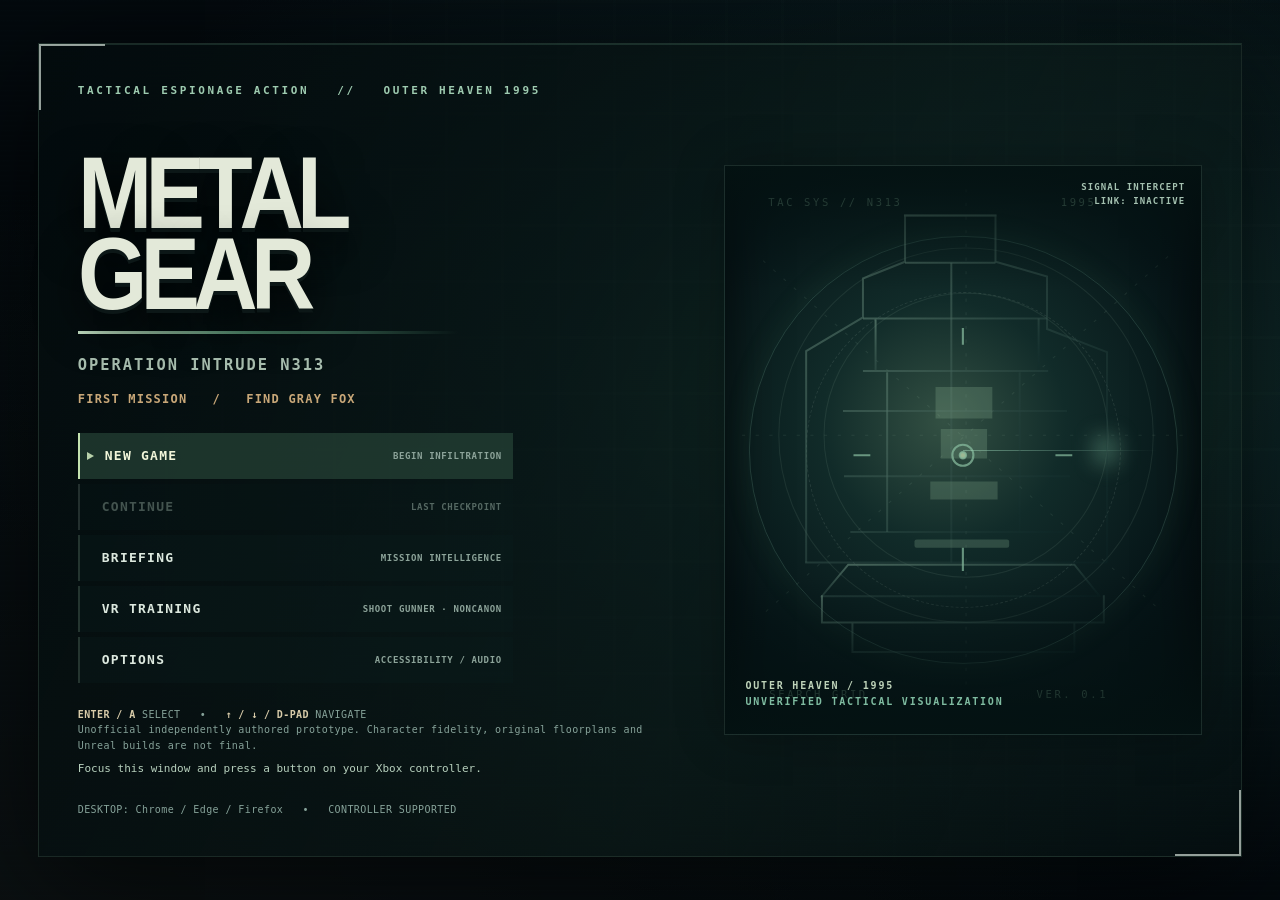
==== browser/index.html @ 85cd6ce3 "Play original cinematic director in real browser mission before gameplay bootstraps; maintain offlin" ====
<!doctype html>
<html lang="en">
<head>
<meta charset="UTF-8"><meta name="viewport" content="width=device-width,initial-scale=1.0,viewport-fit=cover">
<meta name="theme-color" content="#091215">
<title>Metal Gear — Gray Fox Rescue | Browser Vertical Slice</title>
<style>
:root{color-scheme:dark;font-family:Inter,ui-sans-serif,system-ui,Segoe UI,Arial,sans-serif;color:#e9eee9;background:#071113}*{box-sizing:border-box}
html,body{margin:0;width:100%;height:100%;overflow:hidden;background:#050b0d}canvas#gl{display:block;width:100%;height:100%;touch-action:none}
#grain{pointer-events:none;position:fixed;inset:0;background:radial-gradient(ellipse at 50% 40%,transparent 40%,#01050799 100%);z-index:2}
/* Impact cue: peripheral only, over player view but below tactical HUD. */
#damageFlash{pointer-events:none;position:fixed;inset:-20%;z-index:2;opacity:0;transform-origin:center;background:radial-gradient(ellipse at center,transparent 25%,#85282125 55%,#cf3d2d94 90%,#ed735475 100%);transition:opacity .08s linear;mix-blend-mode:screen}
#hud{position:fixed;inset:0;pointer-events:none;z-index:3;text-shadow:0 2px 8px #000b}
#top{position:absolute;top:22px;left:28px;right:28px;display:flex;align-items:start;justify-content:space-between;gap:16px}
#brand small{font-size:10px;letter-spacing:.28em;color:#aac7b7}#brand strong{display:block;font-size:17px;letter-spacing:.11em;font-weight:800;color:#e7e8db}
#meta{display:flex;flex-direction:column;align-items:flex-end;gap:5px;font:12px ui-monospace,Consolas,monospace;color:#9fc1b0}
#objective{position:absolute;top:102px;left:28px;max-width:500px;background:#07191cb5;border-left:3px solid #85d7aa;padding:12px 16px;border-radius:0 8px 8px 0}
#objective .kicker{color:#70bd9c;font:10px ui-monospace,monospace;letter-spacing:.2em}#objective .detail{font-size:14px;font-weight:650;line-height:1.5;margin-top:4px}
#hint{font-size:12px;color:#dfd3a7;margin-top:6px}#hint:empty{display:none}
#reticle{position:absolute;left:50%;top:50%;width:24px;height:24px;transform:translate(-50%,-50%);opacity:0;transition:opacity .1s}
#reticle:before,#reticle:after{content:"";position:absolute;background:#e5ece0;box-shadow:0 0 5px #000}#reticle:before{width:2px;height:24px;left:11px}#reticle:after{height:2px;width:24px;top:11px}
#subtitle{position:absolute;bottom:90px;left:50%;transform:translateX(-50%);width:min(90%,710px);text-align:center;font-size:16px;line-height:1.5;white-space:pre-line;font-weight:600;color:#f4f2dc;background:#061115cc;border:1px solid #405d57;padding:12px 18px;border-radius:6px;opacity:0;transition:opacity .2s}
#prompt{position:absolute;bottom:164px;left:50%;transform:translateX(-50%);color:#e5edcf;background:#09211adb;border:1px solid #85bf9b99;padding:8px 14px;border-radius:4px;font-size:12px;letter-spacing:.06em;opacity:0}
#bottom{position:absolute;left:28px;right:28px;bottom:18px;display:flex;justify-content:space-between;align-items:end;gap:16px}
#status{font:12px ui-monospace,Consolas,monospace;color:#adbfac;line-height:1.7}#controls{font:11px ui-monospace,Consolas,monospace;color:#b1b9ae;text-align:right;line-height:1.6}
#alert{position:absolute;top:18px;left:50%;transform:translateX(-50%);font:700 13px ui-monospace,monospace;letter-spacing:.26em;color:#ff6d67;background:#3f1118cf;border:1px solid #af3632;padding:8px 20px;opacity:0}
#meters{margin-top:7px;display:flex;gap:3px}#meters b{height:5px;width:25px;background:#385448}#meters b.on{background:#9bddb0}#meters b.alert.on{background:#ef7c6a}
#tutorial{position:absolute;left:28px;bottom:123px;width:min(410px,43vw);background:#071b1bdb;border-left:3px solid #9cc7a2;border-radius:0 6px 6px 0;padding:10px 14px;opacity:0;transition:opacity .22s}
#tutorial strong{display:block;letter-spacing:.14em;color:#a6dfb9;font:700 11px ui-monospace,monospace}
#tutorial span{font-size:12px;line-height:1.5;display:block;margin-top:4px}
#equip{position:absolute;right:25px;bottom:145px;width:260px;display:none;background:#07191ced;border:1px solid #607d65;padding:13px;border-radius:4px;font:12px ui-monospace,monospace}
#equip .kicker{font-size:10px;letter-spacing:.10em;color:#aee7bd;margin-bottom:10px}
#equip .slot{padding:8px 5px;margin-bottom:3px;border-bottom:1px solid #364e49}
#equip .slot.picked{color:#f3dea7;background:#264234}
#equip .slot.locked{color:#dd8a78}
#equip small{color:#a7c0b0;font-size:10px;line-height:1.5;display:block;margin-top:8px}
#radarBox{position:absolute;top:93px;right:28px;border:1px solid #547a68;background:#061719dc;padding:7px;width:198px}
#radarTitle{font:10px ui-monospace,monospace;letter-spacing:.1em;color:#98dbb1;margin-bottom:5px}
#radar{display:block;width:182px;height:140px}
#radarLegend{border-top:1px solid #37574d;padding-top:5px;color:#9bcdb1;font:8px ui-monospace,monospace;letter-spacing:.035em;white-space:nowrap;text-shadow:none}
.checklabel{display:flex;gap:9px;align-items:center;color:#d3e2d3;font-size:12px;margin:10px 0 14px}
.checklabel input{accent-color:#9acfaa}
#intro,#pause,#intel,#complete,#missionFail{position:fixed;inset:0;display:flex;align-items:center;justify-content:center;z-index:7;background:linear-gradient(130deg,#030d10ef,#07191ddf);padding:24px}
#pause,#intel,#complete,#missionFail{display:none}
.panel{width:min(94vw,620px);border:1px solid #3e5b58;background:#08181bfa;box-shadow:0 28px 100px #000c;padding:33px 35px;border-radius:6px}
.eyebrow{font:11px ui-monospace,Consolas,monospace;letter-spacing:.28em;color:#7dc29e}
h1{font-size:clamp(26px,4.8vw,42px);line-height:1.08;letter-spacing:-.03em;margin:12px 0}h2{font-size:25px;margin:9px 0 18px}p{line-height:1.58;color:#c5cec7;font-size:14px}p em{color:#e9e3c1;font-style:normal}strong{color:#f0f3e8}
.rule{border-top:1px solid #31514b;margin:19px 0}button{pointer-events:auto;cursor:pointer;background:#a8d9b8;color:#081611;border:0;border-radius:3px;padding:12px 20px;font-weight:800;text-transform:uppercase;letter-spacing:.08em;font-size:12px}button:hover{background:#d0ecd3}button.secondary{background:transparent;color:#d0e5d3;border:1px solid #536e62;margin-left:7px}button.secondary:hover{background:#19342e}
.tag{font-size:10px;text-transform:uppercase;letter-spacing:.12em;color:#d5b788;border:1px solid #977e55;padding:5px 7px;display:inline-block;margin-bottom:6px}
#fail{position:absolute;top:48%;width:100%;text-align:center;color:#f7bcae;background:#470f18a8;padding:18px;z-index:5;display:none;font-size:22px;font-weight:bold}
@media(max-width:700px){#top{top:13px;left:13px;right:13px}#brand strong{font-size:12px}#meta{font-size:10px}#objective{top:75px;left:12px;right:12px;max-width:none;padding:9px}#objective .detail{font-size:12px}#bottom{left:12px;right:12px;bottom:12px}#controls{max-width:180px;font-size:9px}#subtitle{bottom:105px;font-size:13px}#tutorial{left:12px;bottom:118px;width:min(390px,75vw)}#equip{right:12px;bottom:184px;width:220px}#radarBox{top:176px;right:12px;width:132px;padding:5px}#radar{width:120px;height:96px}#radarLegend{font-size:7px;white-space:normal}.panel{padding:24px}}

/* Tactical HUD v0.5: legible MGS-inspired instrumentation, original typography. */
#brand strong{color:#e6f1e6;text-shadow:0 2px 11px #081c19;letter-spacing:.145em}
#brand small{color:#8fcbb7}
#objective{background:linear-gradient(100deg,#092123ed,#0b2427c4);border-left:3px solid #80e2ae;border-top:1px solid #365b52;border-bottom:1px solid #365b52;box-shadow:0 12px 20px #0006}
#objective:before{content:'OPERATION // INTRUDE N313';position:absolute;right:12px;top:8px;font:8px ui-monospace,monospace;letter-spacing:.12em;color:#749888}
#radarBox{background:linear-gradient(145deg,#091f21fa,#030d10ee);border:1px solid #568578;box-shadow:0 4px 28px #000a,inset 0 0 0 2px #081415}
#radarTitle{border-bottom:1px solid #416b62;padding-bottom:6px;font-size:10px}
#radar{filter:drop-shadow(0 0 5px #53bc9040)}
#alert{font-weight:900;letter-spacing:.2em;padding:10px 20px;border:2px solid #ec735a;box-shadow:0 0 18px #d4383c55}
#subtitle{background:linear-gradient(95deg,#061417f5,#0e282bdc,#061417f5);border-top:2px solid #7dbda6;border-bottom:2px solid #7dbda6;box-shadow:0 8px 30px #0009}
#status{font-size:11px;background:#081d1dc9;border-left:2px solid #7aaf9c;padding:7px 10px}
#equip{background:linear-gradient(115deg,#091c1bf8,#071115f5);border:1px solid #80b4a3;border-top:3px solid #9bd3ae;box-shadow:0 0 22px #000b}
#equip .slot{padding:10px 7px;font-size:12px;transition:background .13s}
#equip .slot.picked{background:#34594b;color:#f7e5ab;border-left:2px solid #e4c786}
#equip .slot.locked{color:#cf827b}
#lifeBox{position:absolute;left:28px;bottom:85px;width:256px;background:#071a1ada;border:1px solid #4e786b;padding:9px 11px;box-shadow:0 2px 22px #0008}
#lifeTop{display:flex;justify-content:space-between;letter-spacing:.13em;color:#a4d9b8;font:700 10px ui-monospace,monospace}
#lifeTrack{height:10px;background:#1c302e;border:1px solid #3e5b53;margin-top:7px}
#lifeFill{height:100%;width:100%;background:linear-gradient(90deg,#447a6a,#8bd2ad);transition:width .16s}
#coverFeedback{position:absolute;right:27px;top:292px;max-width:240px;text-align:right;font:700 10px ui-monospace,monospace;letter-spacing:.05em;line-height:1.5;color:#e3a77e;text-shadow:0 1px 7px black}
#coverFeedback[data-safe=yes]{color:#93dfb3}
#hud:after{content:'';position:absolute;inset:0;pointer-events:none;background:repeating-linear-gradient(0deg,transparent 0px,transparent 4px,#050f1110 5px);opacity:.22;mix-blend-mode:multiply}
@media(max-width:700px){#lifeBox{left:12px;bottom:89px;width:190px;padding:7px}#coverFeedback{right:10px;top:286px;max-width:130px;font-size:8px}#objective:before{display:none}}

#foxBox{position:absolute;left:28px;bottom:160px;width:256px;background:#071c20e6;border:1px solid #438b99;padding:9px 11px;box-shadow:0 3px 22px #000b}
#foxBox .foxTop{display:flex;justify-content:space-between;color:#afe2f0;font:700 10px ui-monospace,monospace;letter-spacing:.06em}
#foxTrack{height:9px;background:#1b2e34;border:1px solid #426b72;margin-top:7px}
#foxFill{height:100%;width:100%;background:linear-gradient(90deg,#367889,#a2dfea);transition:width .16s}
#foxTactics{font:10px ui-monospace,monospace;color:#8cbaca;margin-top:5px}
#foxBox[data-danger=yes] #foxFill{background:linear-gradient(90deg,#a22c37,#ee8870)}
@media(max-width:700px){#foxBox{left:12px;bottom:161px;width:190px;padding:7px}}

/* Earned end-state: a visible security shutter, not just a congratulatory line. */
#endPanel{width:min(94vw,720px);border-top:3px solid #95d3b0;background:linear-gradient(125deg,#0a1b1d,#061014);}
#endPanel h1{font-size:clamp(32px,5vw,50px);color:#c9f1d7;letter-spacing:.04em;margin-bottom:10px}
#endPanel p{margin:11px 0;font-size:13px}
#endPanel #stats{color:#edcf8f;font:700 13px ui-monospace,monospace;padding:13px;background:#132c29;border-left:2px solid #9fe8b2}
#secureSequence{height:150px;background:radial-gradient(ellipse at 50% 15%,#325049,#061011);border:1px solid #467c66;position:relative;overflow:hidden;margin:15px 0 8px}
.blastGate{position:absolute;inset:9px 12px 30px;border:8px ridge #4e6663;background:#152b2c;overflow:hidden}
.gateLeft,.gateRight{position:absolute;top:0;bottom:0;width:50%;background:repeating-linear-gradient(0deg,#425653 0 17px,#253a3b 18px 22px);border:3px solid #74908a;transition:transform 1.2s ease}
.gateLeft{left:0;transform:translateX(-100%)}.gateRight{right:0;transform:translateX(100%)}
#secureSequence.played .gateLeft,#secureSequence.played .gateRight{transform:translateX(0)}
.gateSeam{position:absolute;left:calc(50% - 4px);top:0;height:100%;width:8px;background:#acbb8d;opacity:.7}
.sealReadout{position:absolute;left:0;right:0;bottom:0;padding:6px;background:#071f1c;color:#c3ead0;text-align:center;font:700 11px ui-monospace,monospace;letter-spacing:.13em}
.signalLamp{color:#65f6a4;text-shadow:0 0 9px #6fda96}
@media(max-height:650px){#endPanel{padding:15px 22px}#secureSequence{height:88px}#endPanel p{margin:6px 0}}
.padReadout{font:11px/1.5 ui-monospace,monospace;color:#b7d0bd;margin:8px 0;overflow-wrap:anywhere}#intro .panel{max-height:92vh;overflow:auto}
</style>
<link rel="stylesheet" href="title_screen.css">
</head><body>
<canvas id="gl" aria-label="Real-time third person 3D prison infiltration game"></canvas><div id="grain"></div><div id="damageFlash" aria-hidden="true"></div>
<div id="hud"><div id="top"><div id="brand"><small>OUTER HEAVEN • 1995</small><strong>METAL GEAR <span style="color:#84cfaa">//</span> GRAY FOX</strong></div><div id="meta"><span id="controller">KEYBOARD + MOUSE</span><span id="quality">PERFORMANCE</span><span id="fps">60 FPS TARGET</span></div></div>
<div id="objective"><div class="kicker" id="phase">INFILTRATION</div><div class="detail" id="obj">Contact the prisoner.</div><div id="hint"></div><div id="propertyCaption" class="detail"></div><div id="meters"></div></div><div id="alert">ENEMY ALERT</div><div id="radarBox"><div id="radarTitle">FIELD MAP</div><canvas id="radar" width="182" height="140" aria-label="Guard facing directions, obstacle-clipped visual ranges, Snake and Gray Fox positions; radar becomes unavailable during enemy alert"></canvas><div id="radarLegend" aria-hidden="true">◢ GUARD FOV &nbsp; △ FACING &nbsp; · NEAR DETECTION</div></div><div id="reticle"></div><div id="coverFeedback" aria-live="off"></div><div id="subtitle"></div><div id="prompt"></div><div id="tutorial" role="status" aria-live="polite"><strong id="tutorialTitle"></strong><span id="tutorialBody"></span></div><div id="equip"></div><div id="foxBox" style="display:none" aria-label="Gray Fox escort health"><div class="foxTop"><span>GRAY FOX // LIFE</span><span id="foxHP">100 / 100</span></div><div id="foxTrack"><div id="foxFill"></div></div><div id="foxTactics">FOLLOWING</div></div><div id="lifeBox"><div id="lifeTop"><span>FOXHOUND // LIFE</span><span id="lifeHP">100 / 100</span></div><div id="lifeTrack"><div id="lifeFill"></div></div></div><div id="bottom"><div id="status">EQUIPMENT: CONFISCATED<br>STANCE: STANDING<br>CHECKPOINT: AUTO</div><div id="controls">WASD MOVE · MOUSE LOOK · E CONTEXT COVER · V COVER · F/N KNOCK · CTRL CROUCH<br>RMB AIM · F TAKEDOWN · J INTEL · ESC PAUSE · R RESET<br>XBOX: LS MOVE · RS CAMERA · A CONTEXT COVER · B CROUCH · X KNOCK/CQC</div></div></div>
<div id="fail"></div>
<div id="intro" class="mg-title" role="dialog" aria-label="Metal Gear 1995 title screen" aria-modal="true">
 <div class="mg-title__grid" aria-hidden="true"></div><div class="mg-title__noise" aria-hidden="true"></div><div class="mg-title__scan" aria-hidden="true"></div>
 <main class="mg-title__composition">
  <section class="mg-title__left" aria-label="Game start menu">
   <div class="mg-title__label">TACTICAL ESPIONAGE ACTION &nbsp; // &nbsp; OUTER HEAVEN 1995</div>
   <h1 class="mg-title__logo" aria-label="Metal Gear"><em>METAL</em><em>GEAR</em></h1>
   <div class="mg-title__divider" aria-hidden="true"></div>
   <div class="mg-title__sub">OPERATION INTRUDE N313</div>
   <div class="mg-title__chapter">FIRST MISSION &nbsp; / &nbsp; FIND GRAY FOX</div>
   <nav class="mg-title__menu" aria-label="Main menu">
    <button id="start" class="mg-title__action" data-selected="true">NEW GAME <small>BEGIN INFILTRATION</small></button>
    <button id="resume" class="mg-title__action" disabled>CONTINUE <small>LAST CHECKPOINT</small></button>
    <button id="brief" class="mg-title__action">BRIEFING <small>MISSION INTELLIGENCE</small></button>
    <button id="rehearse" class="mg-title__action">VR TRAINING <small>SHOOT GUNNER · NONCANON</small></button>
    <button id="menuOptions" class="mg-title__action" aria-expanded="false" aria-controls="menuOptionsPanel">OPTIONS <small>ACCESSIBILITY / AUDIO</small></button>
   </nav>
   <div id="menuOptionsPanel" class="mg-title__options" hidden>
    <label class="checklabel"><input id="rigToggle" type="checkbox"> Stream optional comparison soldier model (internet required)</label>
    <div id="rigStatus" class="mg-title__menu-status">LOCAL CHARACTER RIGS</div>
    <label class="checklabel"><input id="tipsToggle" type="checkbox" checked> Show contextual training prompts (T)</label>
    <label class="checklabel"><input id="voiceToggle" type="checkbox"> Read dialogue aloud with a local device voice</label>
    <div class="mg-title__menu-status">Reduced motion follows your device settings. Gameplay and text remain available without voice audio.</div>
   </div>
   <p class="mg-title__foot"><strong>ENTER / A</strong> SELECT &nbsp; • &nbsp; <strong>↑ / ↓ / D-PAD</strong> NAVIGATE<br>
   Unofficial independently authored prototype. Character fidelity, original floorplans and Unreal builds are not final.</p>
   <div id="padReadout" class="padReadout" aria-live="off"></div>
   <p id="support" class="mg-title__foot">DESKTOP: Chrome / Edge / Firefox &nbsp; • &nbsp; CONTROLLER SUPPORTED</p>
  </section>
  <div class="mg-title__visual" aria-hidden="true">
   <div class="mg-title__ring"></div><div class="mg-title__sweep"></div>
   <svg viewBox="0 0 430 540" xmlns="http://www.w3.org/2000/svg" role="presentation" focusable="false">
    <defs><linearGradient id="mgMenuSteel" x1="0" y1="0" x2="1" y2="1"><stop stop-color="#769a88" stop-opacity=".72"/><stop offset="1" stop-color="#0e292a" stop-opacity=".3"/></linearGradient></defs>
    <g stroke="#b6d6bc" fill="none" stroke-opacity=".12">
      <circle cx="218" cy="256" r="178"/><circle cx="218" cy="256" r="135"/>
      <path d="M218 22V514M5 256H425M25 90L400 420M410 86L25 426" stroke-dasharray="3 10"/>
    </g>
    <!-- Original abstract Outer Heaven radar display, not a geographical canon map. -->
    <g stroke="url(#mgMenuSteel)" fill="none" stroke-width="1.9" transform="translate(10 25)">
     <path d="M56 352V151L110 119 110 82 150 66 150 22 236 22 236 66 285 80V130L342 152V352"/>
     <path d="M110 120H285M150 67H236M110 170H286M91 208H304M92 270H307M98 323H301"/>
     <path d="M133 171V323M194 67V352M259 171V323"/>
     <path d="M96 354H311L335 384H71Z"/>
     <path d="M122 121L122 169M277 120V169"/>
     <path d="M149 22H237M55 352H342"/>
     <path d="M71 383V409H339V383M100 409V437H311V409"/>
    </g>
    <g fill="#91bb9a" opacity=".30">
      <path d="M189 210h54v30h-54zM194 250h44v28h-44zM184 300h64v17h-64z"/>
      <rect x="169" y="355" width="90" height="8" rx="2"/>
    </g>
    <g stroke="#9ad2b1" stroke-width="2" stroke-opacity=".78" fill="none">
     <path d="M215 170V154M215 363V385M127 275H111M303 275H319"/>
     <circle cx="215" cy="275" r="10"/><circle cx="215" cy="275" r="3" fill="#bbd5a9"/>
    </g>
    <g fill="#9fd3b0" font-family="monospace" font-size="10" letter-spacing="2.5" opacity=".63">
     <text x="30" y="38">TAC SYS // N313</text><text x="308" y="38">1995</text>
     <text x="31" y="506">SEARCH GRID</text><text x="285" y="506">VER. 0.1</text>
    </g>
   </svg>
   <div class="mg-title__corner">SIGNAL INTERCEPT<br>LINK: INACTIVE</div>
   <div class="mg-title__visual-text">OUTER HEAVEN / 1995
    <span>UNVERIFIED TACTICAL VISUALIZATION</span></div>
  </div>
 </main>
 <div id="newGameConfirm" class="mg-title__confirm" hidden role="alertdialog" aria-modal="true" aria-labelledby="newGameConfirmTitle">
  <div class="mg-title__confirm-panel">
   <div class="eyebrow">MISSION DATA / SAVE SLOT 01</div>
   <h2 id="newGameConfirmTitle">START A NEW OPERATION?</h2>
   <p>The current checkpoint will be replaced by a new infiltration. Existing progress cannot be resumed from this slot afterward.</p>
   <div class="mg-title__confirm-actions">
    <button id="cancelNewGame" data-selected="true" class="secondary">KEEP CURRENT CHECKPOINT</button>
    <button id="confirmNewGame">REPLACE &amp; BEGIN</button>
   </div>
  </div>
 </div>
</div>
<div id="briefing" style="display:none;position:fixed;inset:0;align-items:center;justify-content:center;z-index:9;background:#030e10f5;padding:24px" role="dialog" aria-modal="true" aria-labelledby="briefingTitle">
 <div class="panel mg-briefing-panel">
  <div class="eyebrow">FOXHOUND // 1995 // OPERATION INTRUDE N313</div>
  <h2 id="briefingTitle">MISSION BRIEFING</h2>
  <div class="mg-briefing__duo" aria-label="Operation control personnel">
   <div class="mg-briefing__head"><div id="briefingSnakePortrait" class="mg-title__portrait"></div><span>SOLID SNAKE<br><small>FIELD OPERATIVE</small></span></div>
   <div class="mg-briefing__comms"><span class="mg-briefing__freq">120.85</span><span>ENCRYPTED<br>FOXHOUND LINK</span><svg viewBox="0 0 130 25" width="100%" aria-hidden="true"><path d="M0 13H20l6 -6 8 12 7 -14 8 8 11 -3 6 -7 6 16 7 -7 10 2 12 -5 5 7 30 -3" fill="none" stroke="#8dcfb2" stroke-width="2"/></svg></div>
   <div class="mg-briefing__head"><div id="briefingBossPortrait" class="mg-title__portrait"></div><span>BIG BOSS<br><small>MISSION COMMAND</small></span></div>
  </div>
  <p><strong>PRIMARY OBJECTIVE</strong><br>Infiltrate Outer Heaven. Locate Gray Fox, who has disappeared while investigating a suspected military weapon.</p>
  <p><strong>OPERATIONAL PRIORITY</strong><br>Stay undetected where possible, investigate the environment, and use the transceiver whenever you need the context you have actually earned.</p>
  <p class="mg-briefing__notice">This is a modernised, independently authored adaptation of the original mission. New dialogue, spaces and interactions are clearly distinguished from verified 1987 material.</p>
  <div class="mg-briefing__actions"><button id="briefStart">START MISSION</button><button class="secondary" id="backBrief">RETURN TO TITLE</button></div>
 </div>
</div><div id="pause"><div class="panel"><div class="eyebrow">PAUSED</div><h2>Infiltration suspended</h2><p>Use the mouse or Xbox right stick to control the camera. Continue from your latest position, review intel, or restart the sequence.</p><div id="pausePadReadout" class="padReadout"></div><button id="unpause">RESUME</button><button class="secondary" id="pauseIntel">INTEL</button><button class="secondary" id="restart">RESTART</button></div></div>
<div id="intel"><div class="panel"><div class="eyebrow">MISSION ARCHIVE</div><h2>Rescue intelligence</h2><p id="intelText">No intelligence recovered yet. Find Gray Fox first.</p><p style="font-size:12px">This is a paraphrased gameplay placeholder, not final source-authentic dialogue.</p><button id="closeIntel">CLOSE</button></div></div>
<div id="missionFail"><div class="panel"><div class="eyebrow">OPERATION INTRUDE N313 // FAILED</div><h2>GRAY FOX DOWN</h2><p>The prisoner did not survive the extraction. Protect him, use cover, and make sure he reaches the exit with Snake.</p><p id="failStats">GRAY FOX KIA — ESCORT FAILED</p><button id="retryEscort">Retry from last checkpoint</button></div></div><div id="complete"><div class="panel" id="endPanel"><div class="eyebrow">OPERATION INTRUDE N313 // SECTOR OBJECTIVE CLEARED</div>
<h1>Prison sector<br>cleared.</h1>
<p>Gray Fox identified Metal Gear as a nuclear-capable walking tank. Shoot Gunner is down. Snake recovered Card 3 and crossed the east shutter.</p>
<p id="propertyOutcome"></p>
<p><strong>Next objective</strong><br>Locate Dr. Pettrovich, the engineer who designed Metal Gear.</p>
<button id="finishIntel">REVIEW FOX'S WORDS</button><button class="secondary" id="returnToGame">RETURN TO PLAY</button><button class="secondary" id="retry">REPLAY SLICE</button></div></div>
<script src="dialogue.js"></script><script src="codec_portraits.js"></script><script src="cinematic_director.js"></script><script src="tutorial.js"></script><script src="assets/field_rigs.js"></script><script src="field_renderer.js"></script><script src="assets/freight_plates.js"></script><script src="game.js"></script>
<script type="importmap">{"imports":{"three":"https://cdn.jsdelivr.net/npm/three@0.173.0/build/three.module.js","three/addons/":"https://cdn.jsdelivr.net/npm/three@0.173.0/examples/jsm/"}}</script>
<script>
document.getElementById('rigToggle').addEventListener('change', function() {
  if (!this.checked) return;
  import('./rigged_characters.js').catch(() => {
    this.checked = false;
    document.getElementById('rigStatus').textContent = 'LOCAL RIGS ACTIVE · ONLINE COMPARISON UNAVAILABLE';
  });
});
</script>
</body></html>
---- browser/title_screen.css ----
/* Outer Heaven 1995 — original atmospheric metagame shell.
 * Inspired by cinematic espionage UI conventions, not a lifted MGS screen.
 * No Konami logo, artwork, music or copyrighted menu animations embedded. */
#intro.mg-title {
  display:flex;position:fixed;inset:0;overflow:auto;align-items:center;
  justify-content:center;padding:clamp(16px,3vw,46px);
  background:radial-gradient(ellipse at 72% 42%,#16372e 0%,#091d20 28%,#03090d 73%);
  color:#dce8df;font-family:ui-sans-serif,system-ui,Segoe UI,sans-serif;
  isolation:isolate;
}
.mg-title__grid {
  pointer-events:none;position:absolute;inset:0;z-index:-1;opacity:.36;
  background-image:linear-gradient(90deg,transparent 95%,#7cac931d 95%),
    linear-gradient(0deg,transparent 95%,#7cac931a 95%);
  background-size:56px 56px;
  mask-image:radial-gradient(ellipse at 67% 42%,#000 4%,transparent 75%);
}
.mg-title__scan {
  pointer-events:none;position:absolute;inset:0;z-index:0;opacity:.38;
  background:repeating-linear-gradient(0deg,transparent 0 3px,#0d212522 4px 5px);
}
.mg-title__noise {
  pointer-events:none;position:absolute;inset:-20%;z-index:0;opacity:.55;
  background:radial-gradient(ellipse at 75% 40%,#7ee2a918,transparent 37%),
    radial-gradient(ellipse at 18% 91%,#b5b68117,transparent 51%);
  animation:mg-attract-breathe 9s ease-in-out infinite alternate;
}
.mg-title__composition {
  position:relative;z-index:1;display:grid;grid-template-columns:minmax(330px,1fr) minmax(280px,.82fr);
  gap:clamp(24px,5vw,92px);align-items:center;width:min(1240px,100%);
  min-height:min(710px,calc(100vh - 60px));padding:clamp(20px,3vw,40px);
  border:1px solid #48665751;
  background:linear-gradient(115deg,#030b0de5,#0a1917a3 60%,#0713115e);
  box-shadow:0 25px 110px #000a, inset 0 1px #88d4ae26;
}
.mg-title__composition:before,
.mg-title__composition:after{
  content:"";position:absolute;width:64px;height:64px;pointer-events:none;
  border-color:#8ecdb4;opacity:.67;
}
.mg-title__composition:before{top:0;left:0;border-left:2px solid;border-top:2px solid}
.mg-title__composition:after{bottom:0;right:0;border-right:2px solid;border-bottom:2px solid}
.mg-title__label {font:700 11px/1.5 ui-monospace,Consolas,monospace;
  letter-spacing:.24em;color:#9ecbb0;text-transform:uppercase}
.mg-title__logo {
  margin:clamp(18px,6vh,72px) 0 8px;
  font:900 clamp(58px,8vw,130px)/.79 Impact,"Arial Narrow",ui-sans-serif,sans-serif;
  letter-spacing:-.075em;transform:scaleX(.87);transform-origin:left center;
  color:#e3e9d9;text-shadow:0 4px #0c1717,0 16px 48px #000;
}
.mg-title__logo em {display:block;font-style:normal}
.mg-title__divider{height:3px;width:min(380px,92%);margin:16px 0 19px;
  background:linear-gradient(90deg,#c9e5c8,#4c8468 45%,transparent);}
.mg-title__sub{font:700 clamp(12px,1.2vw,16px)/1.6 ui-monospace,Consolas,monospace;
  letter-spacing:.13em;color:#a9bfb0;}
.mg-title__chapter {font:700 12px/1.5 ui-monospace,Consolas,monospace;
  color:#c8a778;margin:12px 0 18px;letter-spacing:.1em}
.mg-title__menu {display:flex;flex-direction:column;align-items:stretch;gap:5px;margin-top:25px;max-width:435px;}
#intro .mg-title__action {
  all:unset;box-sizing:border-box;cursor:pointer;display:flex;align-items:center;
  min-height:46px;padding:12px 11px 11px 22px;position:relative;
  border-left:2px solid #536a5c64;
  background:#0b1d1c52;color:#dce8de;
  text-transform:uppercase;letter-spacing:.095em;
  font:700 13px/1.35 ui-monospace,Consolas,monospace;
  transition:background .16s,border-color .16s,padding-left .16s;
}
#intro .mg-title__action small {font:600 9px ui-monospace,monospace;
  color:#8da49a;margin-left:auto;letter-spacing:.07em;text-align:right;padding-left:10px}
#intro .mg-title__action:before{content:"";position:absolute;left:7px;top:50%;
  width:0;height:0;border-left:7px solid #b9d2ab;border-top:4px solid transparent;
  border-bottom:4px solid transparent;transform:translateY(-50%);opacity:0}
#intro .mg-title__action:is(:hover,:focus-visible,[data-selected="true"]) {
  padding-left:25px;background:#29483ba3;border-left-color:#c5e3b0;color:#f1f5d9;
}
#intro .mg-title__action:is(:hover,:focus-visible,[data-selected="true"]):before {opacity:1}
#intro .mg-title__action:focus-visible {outline:2px solid #b6d8b5;outline-offset:2px}
#intro .mg-title__action:disabled{color:#70857c;cursor:not-allowed;border-color:#3a4845;opacity:.58}
#intro .mg-title__action:disabled:before{display:none}
#intro .mg-title__options {margin:5px 0 0;border:1px solid #517767;
  background:#081918;padding:12px 15px;}
#intro .mg-title__options[hidden]{display:none}
#intro .mg-title__options .checklabel{margin:8px 0;color:#d2e2d6}
.mg-title__foot {margin:24px 0 0;font:10px/1.55 ui-monospace,Consolas,monospace;
  color:#86a299;letter-spacing:.04em}
.mg-title__foot strong{font-weight:700;color:#d8cba9}
.mg-title__visual{position:relative;width:100%;aspect-ratio:4/5;max-height:570px;
  align-self:center;overflow:hidden;border:1px solid #5e847345;
  background:radial-gradient(circle at 46% 45%,#335043 0%,#112b29 30%,#061417 67%,#02090c);
  box-shadow:inset 0 0 60px #0009,0 0 45px #0004;}
.mg-title__visual svg {display:block;width:100%;height:100%;opacity:.80}
.mg-title__visual:after{content:"";position:absolute;inset:0;pointer-events:none;
  background:linear-gradient(0deg,#041313de,transparent 28%,transparent 78%,#041313d9);
}
.mg-title__ring{position:absolute;top:50%;left:50%;width:90%;aspect-ratio:1;
  border:1px solid #7eb9a034;border-radius:50%;transform:translate(-50%,-50%);
  box-shadow:0 0 35px #84ae6d10;}
.mg-title__ring:after{content:"";position:absolute;inset:13%;border-radius:50%;
  border:1px dashed #9fb2a828}
.mg-title__sweep{position:absolute;top:50%;left:50%;width:41%;height:1px;transform-origin:left;
  background:linear-gradient(90deg,#9bd7ba83,transparent);animation:mg-sweep 16s linear infinite;}
.mg-title__sweep:after{content:"";position:absolute;right:20%;width:26px;height:30px;top:-15px;
  filter:blur(10px);background:#8fcfae4d}
.mg-title__visual-text{position:absolute;left:20px;bottom:24px;color:#bed3b9;z-index:1;
  font:600 10px/1.6 ui-monospace,Consolas,monospace;letter-spacing:.18em}
.mg-title__visual-text span{color:#7fbca1;display:block;}
.mg-title__corner{position:absolute;right:16px;top:15px;z-index:2;color:#a4c1b0;
  font:600 9px/1.5 ui-monospace,monospace;letter-spacing:.12em;text-align:right}
.mg-title__menu-status{font:10px ui-monospace,monospace;margin:8px 0;color:#9fb6a4}
@keyframes mg-sweep{from{transform:rotate(0deg)}to{transform:rotate(360deg)}}
@keyframes mg-attract-breathe{from{transform:scale(1)}to{transform:scale(1.09)}}
@media(max-width:900px){
 .mg-title__composition {grid-template-columns:1fr;gap:18px;max-width:680px}
 .mg-title__visual{position:absolute;right:0;top:0;width:48%;height:45%;max-height:none;
  opacity:.3;z-index:-1;pointer-events:none}
 .mg-title__logo{margin:25px 0 8px}
 .mg-title__menu{max-width:none}
}
@media(max-width:600px){
 #intro.mg-title{padding:9px;align-items:flex-start}
 .mg-title__composition{padding:22px 16px;min-height:calc(100dvh - 20px)}
 .mg-title__logo{font-size:clamp(58px,16vw,94px)}
 .mg-title__visual{opacity:.17;width:90%;height:75%}
 #intro .mg-title__action{font-size:12px}
 #intro .mg-title__action small{font-size:8px}
 .mg-title__chapter{font-size:10px}
}
#intro .mg-title__confirm {
 position:absolute;inset:0;z-index:10;display:flex;justify-content:center;
 align-items:center;padding:24px;background:#01080beD;backdrop-filter:blur(6px)
}
#intro .mg-title__confirm[hidden]{display:none}
.mg-title__confirm-panel {
 width:min(510px,96vw);padding:clamp(20px,4vw,39px);
 border:1px solid #8db9a8;border-top:3px solid #c9b88a;
 background:linear-gradient(150deg,#112729,#071215);
 box-shadow:0 24px 70px #000b;
}
.mg-title__confirm-panel h2{font:800 clamp(20px,3vw,28px)/1.16
 ui-monospace,monospace;letter-spacing:.015em;margin-top:18px}
.mg-title__confirm-actions{display:flex;flex-wrap:wrap;gap:8px;margin-top:25px}
#intro .mg-title__confirm-actions button:focus-visible{
 outline:3px solid #a9dbb4;outline-offset:3px
}
#intro .mg-title__confirm-actions button[data-selected="true"]{
 box-shadow:0 0 0 2px #e6e8b1
}

/* Briefing, pause and records belong to the same tactical UI family. */
#briefing .mg-briefing-panel {
  width:min(760px,96vw);max-height:90dvh;overflow-y:auto;
  border-top:3px solid #8eb6a3;box-shadow:0 22px 70px #000c;
  background:linear-gradient(150deg,#0c2625f6,#061212fa 72%);
}
.mg-briefing__duo{display:grid;grid-template-columns:1fr .90fr 1fr;
  gap:10px;align-items:center;padding:13px 10px;margin:15px 0 20px;
  border:1px solid #446f6299;background:linear-gradient(90deg,#112b29b5,#051413ef,#122c29b5)}
.mg-briefing__head{display:flex;flex-direction:column;align-items:center;gap:5px;
  text-align:center;color:#cee6d6;font:700 11px/1.4 ui-monospace,monospace;letter-spacing:.06em}
.mg-briefing__head small{color:#7cba9c;font-size:9px}
.mg-title__portrait{width:min(140px,100%);aspect-ratio:200/236;
  border:1px solid #679a7e66;background:#102b29;overflow:hidden}
.mg-title__portrait .mg-codec-portrait-art{width:100%;height:100%;
  display:block;animation:mg-live-brief 7.2s ease-in-out infinite}
.mg-title__portrait .mg-codec-eyelids{transform-origin:100px 110px;
  transform:scaleY(0);animation:mg-blink-brief 6.2s linear infinite}
.mg-briefing__comms{text-align:center;color:#8fbaa6;
  font:700 9px/1.5 ui-monospace,monospace;letter-spacing:.12em;display:grid;gap:12px}
.mg-briefing__freq{font-size:clamp(18px,4vw,28px);color:#a7e0b7;letter-spacing:.08em}
.mg-briefing__notice{padding-left:11px;border-left:2px solid #9e9b78;
  color:#aab9a9;font-size:11px}
.mg-briefing__actions{display:flex;align-items:center;flex-wrap:wrap;gap:6px}
#pause .panel,#intel .panel{border-top:3px solid #8ac3a9;
  background:linear-gradient(140deg,#0c2627f9,#061214f9);
  box-shadow:0 24px 70px #000c}
@keyframes mg-live-brief{0%,100%{transform:translateY(0)}
  50%{transform:translateY(1.6px)}}
@keyframes mg-blink-brief{0%,16%,17%,18%,61%,62%,63%,100%{transform:scaleY(0)}
  16.5%,61.5%{transform:scaleY(1)}}
@media(max-width:600px){.mg-briefing__duo{gap:6px;padding:8px 5px}
 .mg-briefing__head{font-size:9px}.mg-briefing__head small{font-size:7px}
 .mg-briefing__comms{font-size:7px;gap:5px}}
@media(prefers-reduced-motion:reduce){
 .mg-title__sweep,.mg-title__noise,
 .mg-title__portrait .mg-codec-portrait-art,
 .mg-title__portrait .mg-codec-eyelids{animation:none}
 #intro .mg-title__action{transition:none}
}
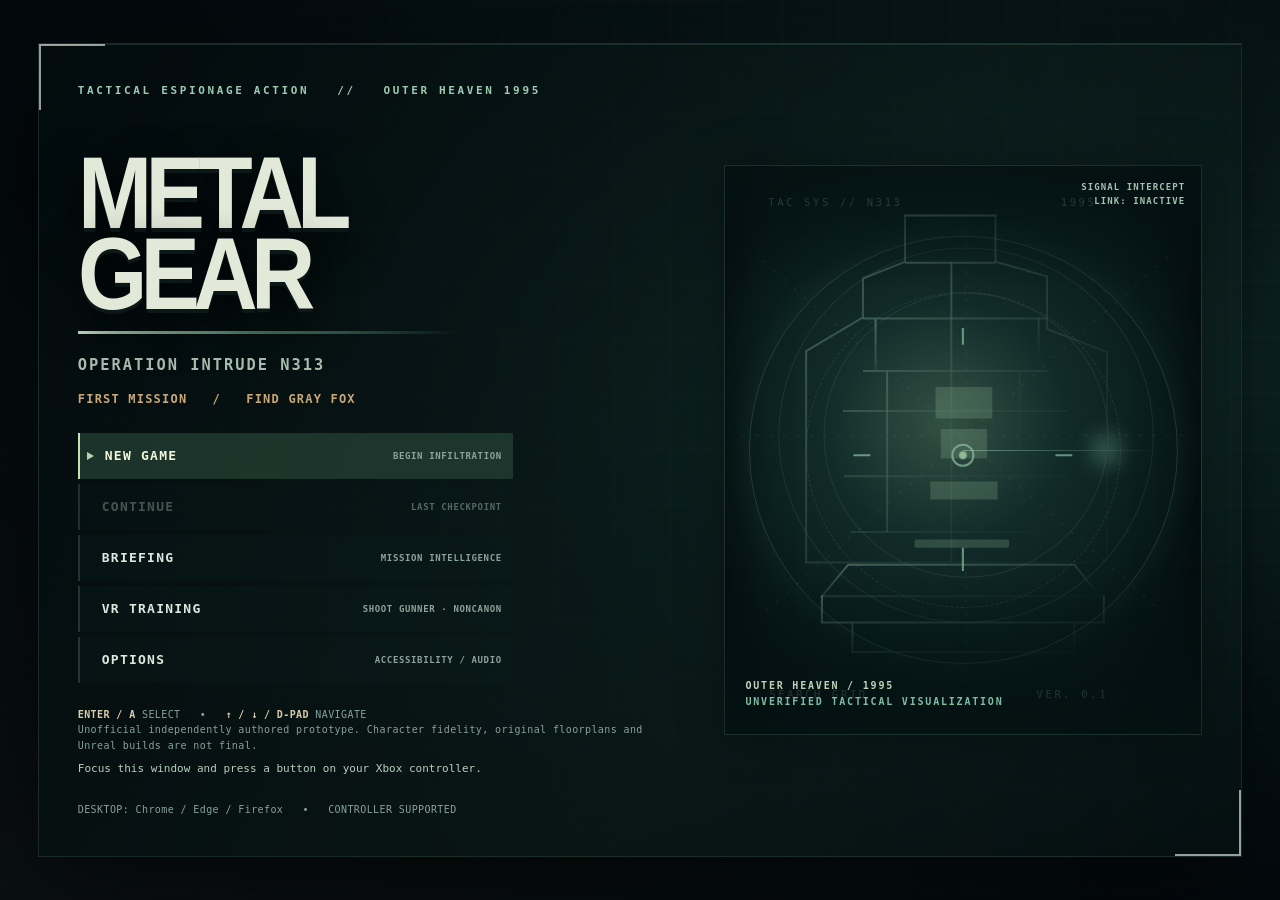
==== commit 393d8311: "Browser story system: load original relationship arcs before dialogue playback, no external network " ====
--- a/browser/index.html
+++ b/browser/index.html
@@ -202,7 +202,7 @@
 <p id="propertyOutcome"></p>
 <p><strong>Next objective</strong><br>Locate Dr. Pettrovich, the engineer who designed Metal Gear.</p>
 <button id="finishIntel">REVIEW FOX'S WORDS</button><button class="secondary" id="returnToGame">RETURN TO PLAY</button><button class="secondary" id="retry">REPLAY SLICE</button></div></div>
-<script src="dialogue.js"></script><script src="codec_portraits.js"></script><script src="cinematic_director.js"></script><script src="tutorial.js"></script><script src="assets/field_rigs.js"></script><script src="field_renderer.js"></script><script src="assets/freight_plates.js"></script><script src="game.js"></script>
+<script src="dialogue.js"></script><script src="story_relationships.js"></script><script src="codec_portraits.js"></script><script src="cinematic_director.js"></script><script src="tutorial.js"></script><script src="assets/field_rigs.js"></script><script src="field_renderer.js"></script><script src="assets/freight_plates.js"></script><script src="game.js"></script>
 <script type="importmap">{"imports":{"three":"https://cdn.jsdelivr.net/npm/three@0.173.0/build/three.module.js","three/addons/":"https://cdn.jsdelivr.net/npm/three@0.173.0/examples/jsm/"}}</script>
 <script>
 document.getElementById('rigToggle').addEventListener('change', function() {
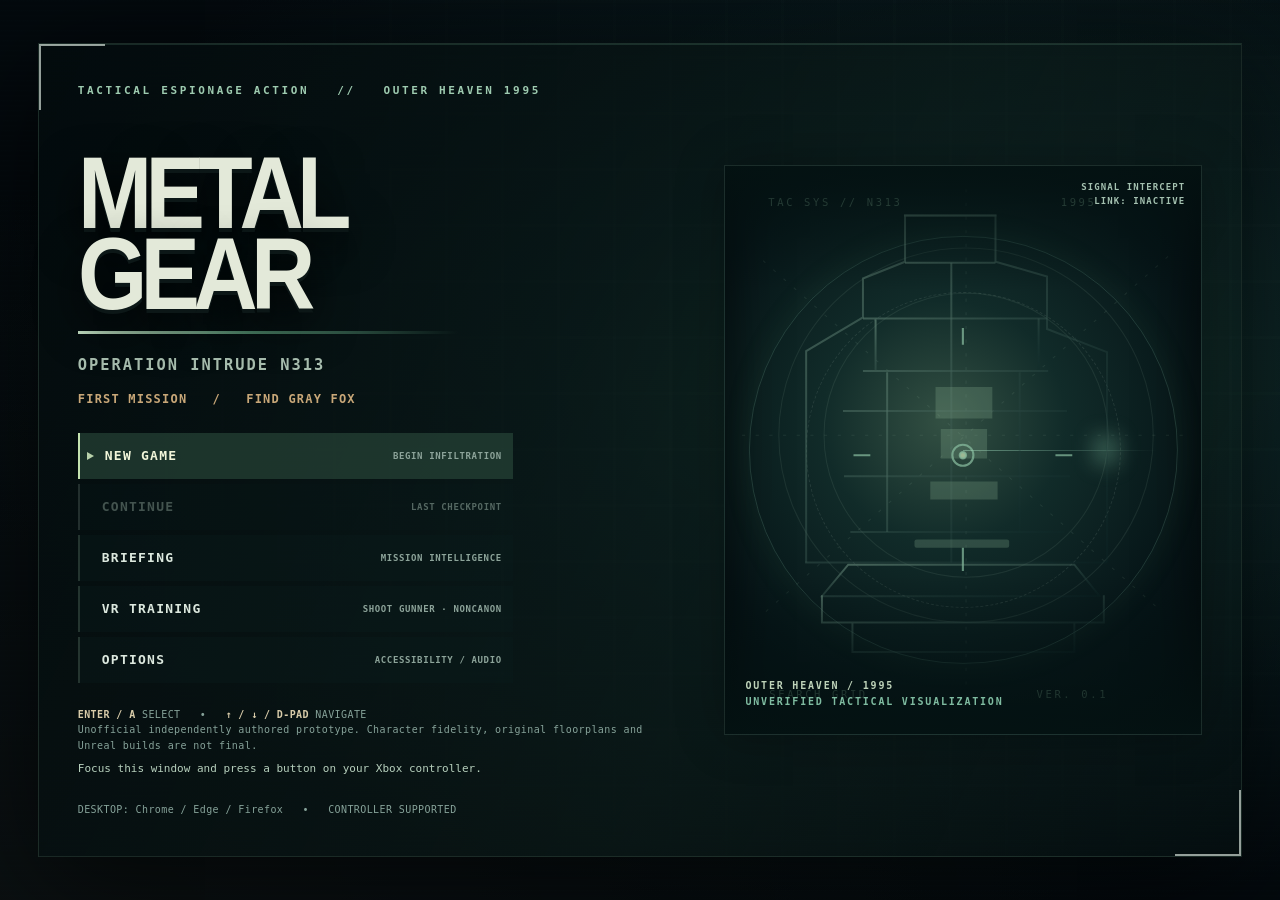
==== commit a954f07c: "Expose local six-character GLB comparison in title options without generic donor" ====
--- a/browser/index.html
+++ b/browser/index.html
@@ -121,7 +121,7 @@
     <button id="menuOptions" class="mg-title__action" aria-expanded="false" aria-controls="menuOptionsPanel">OPTIONS <small>ACCESSIBILITY / AUDIO</small></button>
    </nav>
    <div id="menuOptionsPanel" class="mg-title__options" hidden>
-    <label class="checklabel"><input id="rigToggle" type="checkbox"> Stream optional comparison soldier model (internet required)</label>
+    <label class="checklabel"><input id="rigToggle" type="checkbox"> Review original cast GLBs and animations (Three.js library needs internet)</label>
     <div id="rigStatus" class="mg-title__menu-status">LOCAL CHARACTER RIGS</div>
     <label class="checklabel"><input id="tipsToggle" type="checkbox" checked> Show contextual training prompts (T)</label>
     <label class="checklabel"><input id="voiceToggle" type="checkbox"> Read dialogue aloud with a local device voice</label>
@@ -202,14 +202,14 @@
 <p id="propertyOutcome"></p>
 <p><strong>Next objective</strong><br>Locate Dr. Pettrovich, the engineer who designed Metal Gear.</p>
 <button id="finishIntel">REVIEW FOX'S WORDS</button><button class="secondary" id="returnToGame">RETURN TO PLAY</button><button class="secondary" id="retry">REPLAY SLICE</button></div></div>
-<script src="dialogue.js"></script><script src="story_relationships.js"></script><script src="codec_portraits.js"></script><script src="cinematic_director.js"></script><script src="tutorial.js"></script><script src="assets/field_rigs.js"></script><script src="field_renderer.js"></script><script src="assets/freight_plates.js"></script><script src="game.js"></script>
+<script src="dialogue.js"></script><script src="story_relationships.js"></script><script src="codec_portraits.js"></script><script src="cinematic_director.js"></script><script src="tutorial.js"></script><script src="assets/field_rigs.js"></script><script src="animation_intent.js"></script><script src="field_renderer.js"></script><script src="assets/freight_plates.js"></script><script src="game.js"></script>
 <script type="importmap">{"imports":{"three":"https://cdn.jsdelivr.net/npm/three@0.173.0/build/three.module.js","three/addons/":"https://cdn.jsdelivr.net/npm/three@0.173.0/examples/jsm/"}}</script>
 <script>
 document.getElementById('rigToggle').addEventListener('change', function() {
   if (!this.checked) return;
   import('./rigged_characters.js').catch(() => {
     this.checked = false;
-    document.getElementById('rigStatus').textContent = 'LOCAL RIGS ACTIVE · ONLINE COMPARISON UNAVAILABLE';
+    document.getElementById('rigStatus').textContent = 'LOCAL FIELD RIGS ACTIVE · GLB LIBRARY UNAVAILABLE';
   });
 });
 </script>
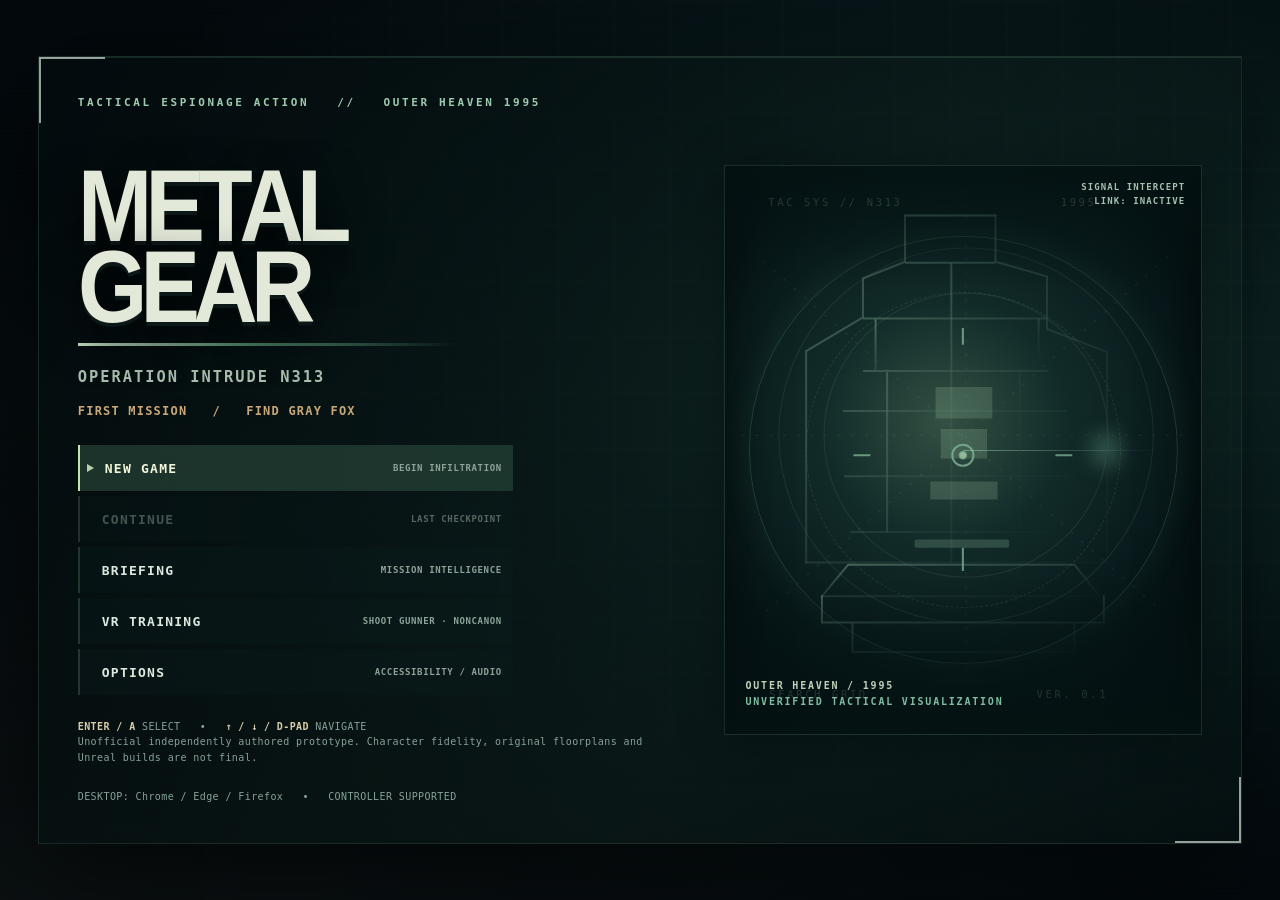
==== commit e5d3ee51: "Clarify browser retry is lossless: R and pause/sector buttons load save, fresh New Game still confir" ====
--- a/browser/index.html
+++ b/browser/index.html
@@ -194,14 +194,14 @@
   <p class="mg-briefing__notice">This is a modernised, independently authored adaptation of the original mission. New dialogue, spaces and interactions are clearly distinguished from verified 1987 material.</p>
   <div class="mg-briefing__actions"><button id="briefStart">START MISSION</button><button class="secondary" id="backBrief">RETURN TO TITLE</button></div>
  </div>
-</div><div id="pause"><div class="panel"><div class="eyebrow">PAUSED</div><h2>Infiltration suspended</h2><p>Use the mouse or Xbox right stick to control the camera. Continue from your latest position, review intel, or restart the sequence.</p><div id="pausePadReadout" class="padReadout"></div><button id="unpause">RESUME</button><button class="secondary" id="pauseIntel">INTEL</button><button class="secondary" id="restart">RESTART</button></div></div>
+</div><div id="pause"><div class="panel"><div class="eyebrow">PAUSED</div><h2>Infiltration suspended</h2><p>Pause is safe. Resume, review intel, or retry the latest saved checkpoint without losing earned progress. Press R in play to retry.</p><div id="pausePadReadout" class="padReadout"></div><button id="unpause">RESUME</button><button class="secondary" id="pauseIntel">INTEL</button><button class="secondary" id="restart">RETRY FROM CHECKPOINT</button></div></div>
 <div id="intel"><div class="panel"><div class="eyebrow">MISSION ARCHIVE</div><h2>Rescue intelligence</h2><p id="intelText">No intelligence recovered yet. Find Gray Fox first.</p><p style="font-size:12px">This is a paraphrased gameplay placeholder, not final source-authentic dialogue.</p><button id="closeIntel">CLOSE</button></div></div>
 <div id="missionFail"><div class="panel"><div class="eyebrow">OPERATION INTRUDE N313 // FAILED</div><h2>GRAY FOX DOWN</h2><p>The prisoner did not survive the extraction. Protect him, use cover, and make sure he reaches the exit with Snake.</p><p id="failStats">GRAY FOX KIA — ESCORT FAILED</p><button id="retryEscort">Retry from last checkpoint</button></div></div><div id="complete"><div class="panel" id="endPanel"><div class="eyebrow">OPERATION INTRUDE N313 // SECTOR OBJECTIVE CLEARED</div>
 <h1>Prison sector<br>cleared.</h1>
 <p>Gray Fox identified Metal Gear as a nuclear-capable walking tank. Shoot Gunner is down. Snake recovered Card 3 and crossed the east shutter.</p>
 <p id="propertyOutcome"></p>
 <p><strong>Next objective</strong><br>Locate Dr. Pettrovich, the engineer who designed Metal Gear.</p>
-<button id="finishIntel">REVIEW FOX'S WORDS</button><button class="secondary" id="returnToGame">RETURN TO PLAY</button><button class="secondary" id="retry">REPLAY SLICE</button></div></div>
+<button id="finishIntel">REVIEW FOX'S WORDS</button><button class="secondary" id="returnToGame">RETURN TO PLAY</button><button class="secondary" id="retry">RETRY FROM CHECKPOINT</button></div></div>
 <script src="dialogue.js"></script><script src="story_relationships.js"></script><script src="codec_portraits.js"></script><script src="cinematic_director.js"></script><script src="tutorial.js"></script><script src="assets/field_rigs.js"></script><script src="animation_intent.js"></script><script src="field_renderer.js"></script><script src="assets/freight_plates.js"></script><script src="game.js"></script>
 <script type="importmap">{"imports":{"three":"https://cdn.jsdelivr.net/npm/three@0.173.0/build/three.module.js","three/addons/":"https://cdn.jsdelivr.net/npm/three@0.173.0/examples/jsm/"}}</script>
 <script>
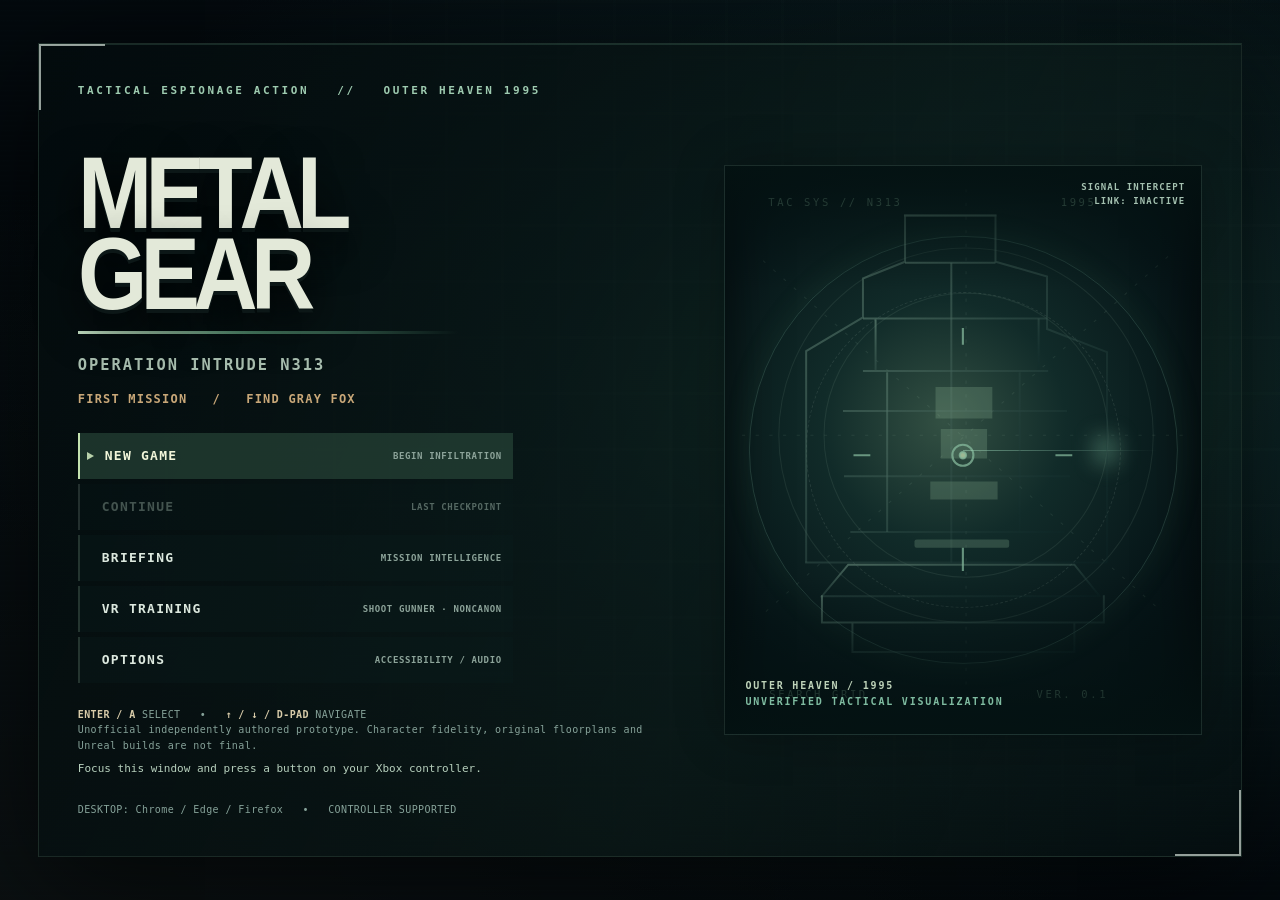
==== commit 24727753: "Replace browser list presentation with responsive five-card MGS equipment window and load pure scrol" ====
--- a/browser/index.html
+++ b/browser/index.html
@@ -97,6 +97,48 @@
 .signalLamp{color:#65f6a4;text-shadow:0 0 9px #6fda96}
 @media(max-height:650px){#endPanel{padding:15px 22px}#secureSequence{height:88px}#endPanel p{margin:6px 0}}
 .padReadout{font:11px/1.5 ui-monospace,monospace;color:#b7d0bd;margin:8px 0;overflow-wrap:anywhere}#intro .panel{max-height:92vh;overflow:auto}
+
+/* MGS equipment affordance: scroll rather than a long inventory dump.
+   Real input/equip state is held in game.js, this is a non-interactive view. */
+#equip{bottom:125px;left:22px;right:auto;width:min(630px,calc(100vw - 44px));
+ padding:14px 16px 12px;z-index:5;pointer-events:none;overflow:hidden;
+ background:linear-gradient(125deg,#061113fa,#0c2727f0 78%,#071619fa)}
+#equip[data-category=weapons]{left:auto;right:22px}
+#equip .mg-strip-heading{display:flex;justify-content:space-between;align-items:center;
+ font:700 10px ui-monospace,Consolas,monospace;color:#a9e2b8;letter-spacing:.14em}
+#equip .mg-strip-heading span:last-child{color:#839c8e}
+#equip .mg-strip-track{display:grid;grid-template-columns:repeat(5,minmax(0,1fr));
+ align-items:center;gap:6px;margin:9px 0 8px;min-height:112px}
+#equip .mg-strip-card{position:relative;text-align:center;min-width:0;min-height:85px;
+ padding:9px 3px 6px;display:flex;flex-direction:column;justify-content:center;
+ border:1px solid #3d665c;background:#102325a8;opacity:.65;filter:saturate(.65);
+ transform:scale(.88);transition:transform .12s ease,background .12s ease,opacity .12s ease}
+#equip .mg-strip-card[data-offset="-2"],#equip .mg-strip-card[data-offset="2"]{
+ opacity:.35;transform:scale(.78)}
+#equip .mg-strip-card[data-current="true"]{opacity:1;transform:scale(1);
+ border:2px solid #d4e9ba;background:#20483b;box-shadow:0 0 15px #75b99a55;
+ filter:none;min-height:108px}
+#equip .mg-strip-card[data-unavailable="true"]{border-style:dashed;filter:grayscale(.9)}
+#equip .mg-strip-icon{font:700 26px ui-monospace,monospace;color:#d6ead2;line-height:1.1}
+#equip .mg-strip-name{font:700 10px ui-monospace,monospace;color:#d6ecd9;
+ overflow:hidden;text-overflow:ellipsis;white-space:nowrap;margin-top:6px}
+#equip .mg-strip-count{font:10px ui-monospace,monospace;color:#f1dca7;margin-top:4px}
+#equip .mg-strip-footer{font:11px ui-monospace,monospace;line-height:1.4;
+ color:#b4c8ba;border-top:1px solid #385c50;padding-top:7px;min-height:31px}
+#equip .mg-strip-current{text-align:center;font:700 12px ui-monospace,monospace;
+ letter-spacing:.04em;color:#f6e5bb}
+@media(max-width:700px){
+ #equip,#equip[data-category=weapons]{left:9px;right:9px;width:auto;bottom:164px;padding:9px}
+ #equip .mg-strip-track{gap:3px;min-height:90px}
+ #equip .mg-strip-card{padding:5px 0;min-height:65px}
+ #equip .mg-strip-card[data-current="true"]{min-height:89px}
+ #equip .mg-strip-icon{font-size:19px}
+ #equip .mg-strip-name{font-size:8px}
+ #equip .mg-strip-footer{font-size:9px}
+}
+@media(prefers-reduced-motion:reduce){
+ #equip .mg-strip-card{transition:none}
+}
 </style>
 <link rel="stylesheet" href="title_screen.css">
 </head><body>
@@ -202,7 +244,7 @@
 <p id="propertyOutcome"></p>
 <p><strong>Next objective</strong><br>Locate Dr. Pettrovich, the engineer who designed Metal Gear.</p>
 <button id="finishIntel">REVIEW FOX'S WORDS</button><button class="secondary" id="returnToGame">RETURN TO PLAY</button><button class="secondary" id="retry">RETRY FROM CHECKPOINT</button></div></div>
-<script src="dialogue.js"></script><script src="story_relationships.js"></script><script src="codec_portraits.js"></script><script src="cinematic_director.js"></script><script src="tutorial.js"></script><script src="assets/field_rigs.js"></script><script src="animation_intent.js"></script><script src="field_renderer.js"></script><script src="assets/freight_plates.js"></script><script src="game.js"></script>
+<script src="dialogue.js"></script><script src="story_relationships.js"></script><script src="codec_portraits.js"></script><script src="cinematic_director.js"></script><script src="tutorial.js"></script><script src="assets/field_rigs.js"></script><script src="animation_intent.js"></script><script src="field_renderer.js"></script><script src="assets/freight_plates.js"></script><script src="equipment_strip.js"></script><script src="game.js"></script>
 <script type="importmap">{"imports":{"three":"https://cdn.jsdelivr.net/npm/three@0.173.0/build/three.module.js","three/addons/":"https://cdn.jsdelivr.net/npm/three@0.173.0/examples/jsm/"}}</script>
 <script>
 document.getElementById('rigToggle').addEventListener('change', function() {
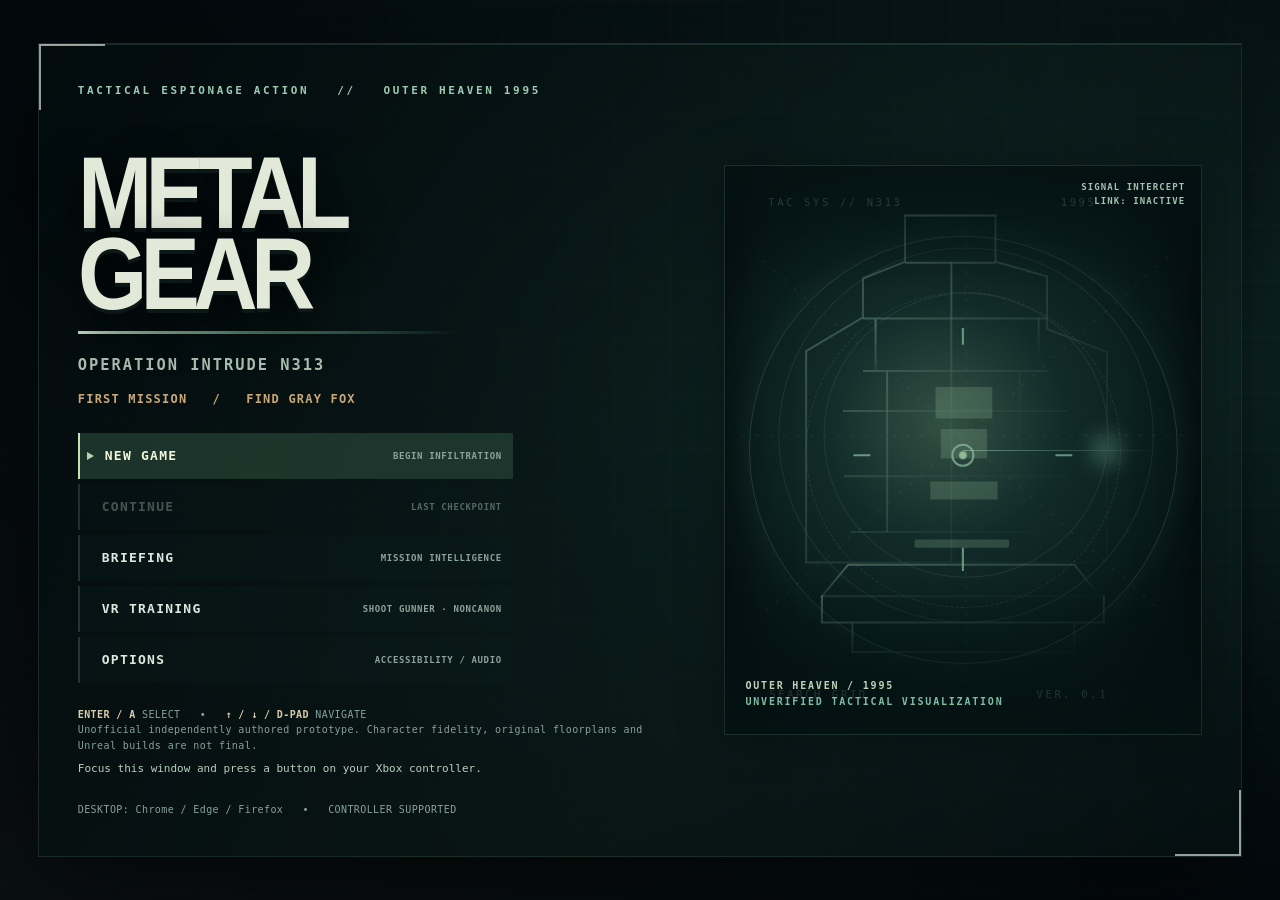
==== commit 3ca1c947: "Mirror deduplicated five-position MGS inventory window in both browser and Unreal HUD" ====
--- a/browser/index.html
+++ b/browser/index.html
@@ -119,6 +119,7 @@
  border:2px solid #d4e9ba;background:#20483b;box-shadow:0 0 15px #75b99a55;
  filter:none;min-height:108px}
 #equip .mg-strip-card[data-unavailable="true"]{border-style:dashed;filter:grayscale(.9)}
+#equip .mg-strip-card[data-empty="true"]{visibility:hidden;opacity:0}
 #equip .mg-strip-icon{font:700 26px ui-monospace,monospace;color:#d6ead2;line-height:1.1}
 #equip .mg-strip-name{font:700 10px ui-monospace,monospace;color:#d6ecd9;
  overflow:hidden;text-overflow:ellipsis;white-space:nowrap;margin-top:6px}
@@ -144,7 +145,7 @@
 </head><body>
 <canvas id="gl" aria-label="Real-time third person 3D prison infiltration game"></canvas><div id="grain"></div><div id="damageFlash" aria-hidden="true"></div>
 <div id="hud"><div id="top"><div id="brand"><small>OUTER HEAVEN • 1995</small><strong>METAL GEAR <span style="color:#84cfaa">//</span> GRAY FOX</strong></div><div id="meta"><span id="controller">KEYBOARD + MOUSE</span><span id="quality">PERFORMANCE</span><span id="fps">60 FPS TARGET</span></div></div>
-<div id="objective"><div class="kicker" id="phase">INFILTRATION</div><div class="detail" id="obj">Contact the prisoner.</div><div id="hint"></div><div id="propertyCaption" class="detail"></div><div id="meters"></div></div><div id="alert">ENEMY ALERT</div><div id="radarBox"><div id="radarTitle">FIELD MAP</div><canvas id="radar" width="182" height="140" aria-label="Guard facing directions, obstacle-clipped visual ranges, Snake and Gray Fox positions; radar becomes unavailable during enemy alert"></canvas><div id="radarLegend" aria-hidden="true">◢ GUARD FOV &nbsp; △ FACING &nbsp; · NEAR DETECTION</div></div><div id="reticle"></div><div id="coverFeedback" aria-live="off"></div><div id="subtitle"></div><div id="prompt"></div><div id="tutorial" role="status" aria-live="polite"><strong id="tutorialTitle"></strong><span id="tutorialBody"></span></div><div id="equip"></div><div id="foxBox" style="display:none" aria-label="Gray Fox escort health"><div class="foxTop"><span>GRAY FOX // LIFE</span><span id="foxHP">100 / 100</span></div><div id="foxTrack"><div id="foxFill"></div></div><div id="foxTactics">FOLLOWING</div></div><div id="lifeBox"><div id="lifeTop"><span>FOXHOUND // LIFE</span><span id="lifeHP">100 / 100</span></div><div id="lifeTrack"><div id="lifeFill"></div></div></div><div id="bottom"><div id="status">EQUIPMENT: CONFISCATED<br>STANCE: STANDING<br>CHECKPOINT: AUTO</div><div id="controls">WASD MOVE · MOUSE LOOK · E CONTEXT COVER · V COVER · F/N KNOCK · CTRL CROUCH<br>RMB AIM · F TAKEDOWN · J INTEL · ESC PAUSE · R RESET<br>XBOX: LS MOVE · RS CAMERA · A CONTEXT COVER · B CROUCH · X KNOCK/CQC</div></div></div>
+<div id="objective"><div class="kicker" id="phase">INFILTRATION</div><div class="detail" id="obj">Contact the prisoner.</div><div id="hint"></div><div id="propertyCaption" class="detail"></div><div id="meters"></div></div><div id="alert">ENEMY ALERT</div><div id="radarBox"><div id="radarTitle">FIELD MAP</div><canvas id="radar" width="182" height="140" aria-label="Guard facing directions, obstacle-clipped visual ranges, Snake and Gray Fox positions; radar becomes unavailable during enemy alert"></canvas><div id="radarLegend" aria-hidden="true">◢ GUARD FOV &nbsp; △ FACING &nbsp; · NEAR DETECTION</div></div><div id="reticle"></div><div id="coverFeedback" aria-live="off"></div><div id="subtitle"></div><div id="prompt"></div><div id="tutorial" role="status" aria-live="polite"><strong id="tutorialTitle"></strong><span id="tutorialBody"></span></div><div id="equip" aria-live="off"></div><div id="foxBox" style="display:none" aria-label="Gray Fox escort health"><div class="foxTop"><span>GRAY FOX // LIFE</span><span id="foxHP">100 / 100</span></div><div id="foxTrack"><div id="foxFill"></div></div><div id="foxTactics">FOLLOWING</div></div><div id="lifeBox"><div id="lifeTop"><span>FOXHOUND // LIFE</span><span id="lifeHP">100 / 100</span></div><div id="lifeTrack"><div id="lifeFill"></div></div></div><div id="bottom"><div id="status">EQUIPMENT: CONFISCATED<br>STANCE: STANDING<br>CHECKPOINT: AUTO</div><div id="controls">WASD MOVE · MOUSE LOOK · E CONTEXT COVER · V COVER · F/N KNOCK · CTRL CROUCH<br>RMB AIM · F TAKEDOWN · J INTEL · ESC PAUSE · R RETRY CHECKPOINT<br>XBOX: LS MOVE · RS CAMERA · A CONTEXT COVER · B CROUCH · X KNOCK/CQC</div></div></div>
 <div id="fail"></div>
 <div id="intro" class="mg-title" role="dialog" aria-label="Metal Gear 1995 title screen" aria-modal="true">
  <div class="mg-title__grid" aria-hidden="true"></div><div class="mg-title__noise" aria-hidden="true"></div><div class="mg-title__scan" aria-hidden="true"></div>
@@ -168,6 +169,7 @@
     <label class="checklabel"><input id="tipsToggle" type="checkbox" checked> Show contextual training prompts (T)</label>
     <label class="checklabel"><input id="voiceToggle" type="checkbox"> Read dialogue aloud with a local device voice</label>
     <div class="mg-title__menu-status">Reduced motion follows your device settings. Gameplay and text remain available without voice audio.</div>
+    <a class="mg-title__menu-status" style="display:block;color:#bde5c3;margin-top:12px" href="atlas.html" target="_blank" rel="noopener noreferrer">DEVELOPMENT: OUTER HEAVEN ARCHITECTURE ATLAS · SPOILERS</a>
    </div>
    <p class="mg-title__foot"><strong>ENTER / A</strong> SELECT &nbsp; • &nbsp; <strong>↑ / ↓ / D-PAD</strong> NAVIGATE<br>
    Unofficial independently authored prototype. Character fidelity, original floorplans and Unreal builds are not final.</p>
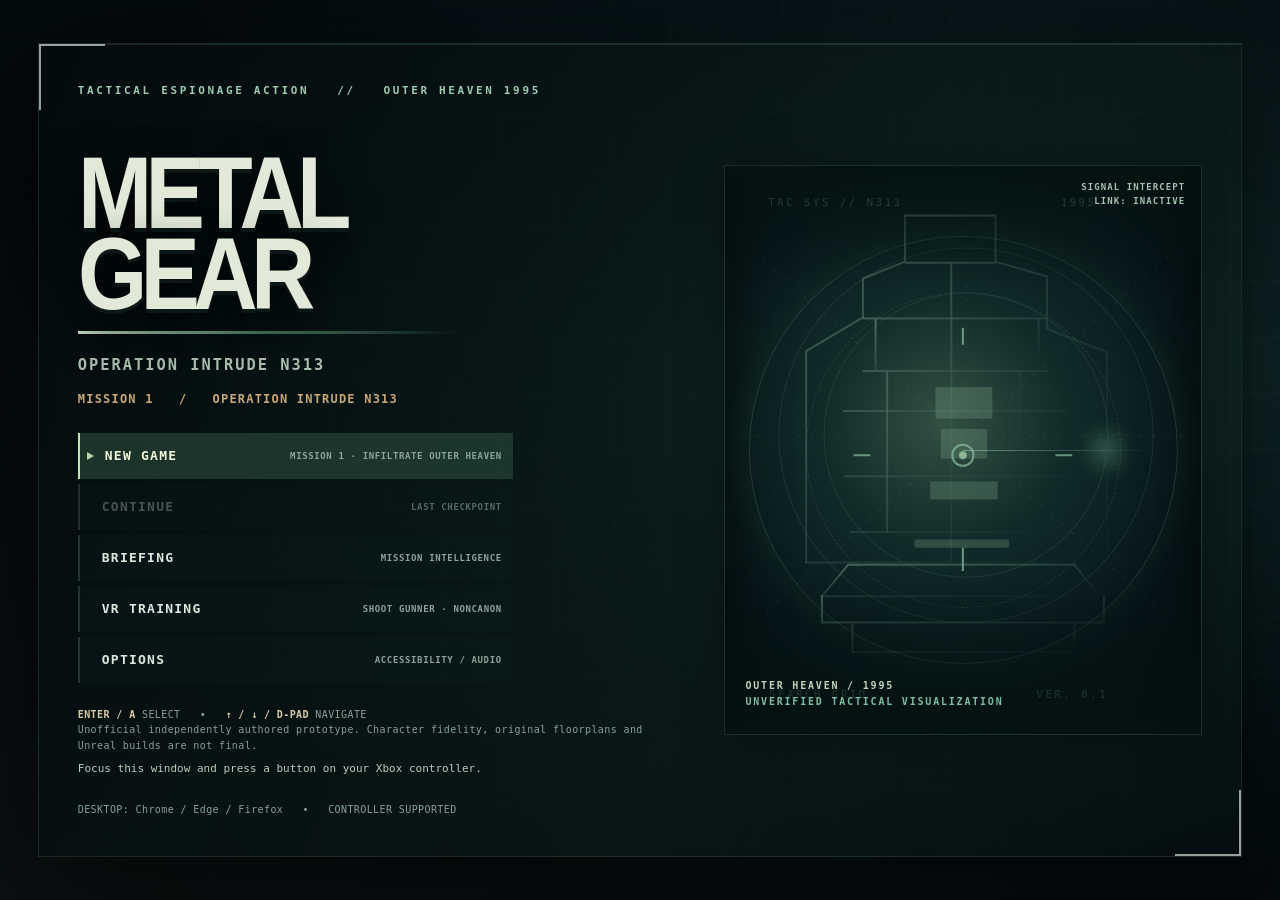
==== commit 676143dd: "Start Mission 1 at Snake’s insertion and connect the tank road to extraction" ====
--- a/browser/index.html
+++ b/browser/index.html
@@ -3,7 +3,7 @@
 <head>
 <meta charset="UTF-8"><meta name="viewport" content="width=device-width,initial-scale=1.0,viewport-fit=cover">
 <meta name="theme-color" content="#091215">
-<title>Metal Gear — Gray Fox Rescue | Browser Vertical Slice</title>
+<title>Metal Gear — Operation Intrude N313 | Campaign Playtest</title>
 <style>
 :root{color-scheme:dark;font-family:Inter,ui-sans-serif,system-ui,Segoe UI,Arial,sans-serif;color:#e9eee9;background:#071113}*{box-sizing:border-box}
 html,body{margin:0;width:100%;height:100%;overflow:hidden;background:#050b0d}canvas#gl{display:block;width:100%;height:100%;touch-action:none}
@@ -144,7 +144,7 @@
 <link rel="stylesheet" href="title_screen.css">
 </head><body>
 <canvas id="gl" aria-label="Real-time third person 3D prison infiltration game"></canvas><div id="grain"></div><div id="damageFlash" aria-hidden="true"></div>
-<div id="hud"><div id="top"><div id="brand"><small>OUTER HEAVEN • 1995</small><strong>METAL GEAR <span style="color:#84cfaa">//</span> GRAY FOX</strong></div><div id="meta"><span id="controller">KEYBOARD + MOUSE</span><span id="quality">PERFORMANCE</span><span id="fps">60 FPS TARGET</span></div></div>
+<div id="hud"><div id="top"><div id="brand"><small>OUTER HEAVEN • 1995</small><strong>METAL GEAR <span style="color:#84cfaa">//</span> N313</strong></div><div id="meta"><span id="controller">KEYBOARD + MOUSE</span><span id="quality">PERFORMANCE</span><span id="fps">60 FPS TARGET</span></div></div>
 <div id="objective"><div class="kicker" id="phase">INFILTRATION</div><div class="detail" id="obj">Contact the prisoner.</div><div id="hint"></div><div id="propertyCaption" class="detail"></div><div id="meters"></div></div><div id="alert">ENEMY ALERT</div><div id="radarBox"><div id="radarTitle">FIELD MAP</div><canvas id="radar" width="182" height="140" aria-label="Guard facing directions, obstacle-clipped visual ranges, Snake and Gray Fox positions; radar becomes unavailable during enemy alert"></canvas><div id="radarLegend" aria-hidden="true">◢ GUARD FOV &nbsp; △ FACING &nbsp; · NEAR DETECTION</div></div><div id="reticle"></div><div id="coverFeedback" aria-live="off"></div><div id="subtitle"></div><div id="prompt"></div><div id="tutorial" role="status" aria-live="polite"><strong id="tutorialTitle"></strong><span id="tutorialBody"></span></div><div id="equip" aria-live="off"></div><div id="foxBox" style="display:none" aria-label="Gray Fox escort health"><div class="foxTop"><span>GRAY FOX // LIFE</span><span id="foxHP">100 / 100</span></div><div id="foxTrack"><div id="foxFill"></div></div><div id="foxTactics">FOLLOWING</div></div><div id="lifeBox"><div id="lifeTop"><span>FOXHOUND // LIFE</span><span id="lifeHP">100 / 100</span></div><div id="lifeTrack"><div id="lifeFill"></div></div></div><div id="bottom"><div id="status">EQUIPMENT: CONFISCATED<br>STANCE: STANDING<br>CHECKPOINT: AUTO</div><div id="controls">WASD MOVE · MOUSE LOOK · E CONTEXT COVER · V COVER · F/N KNOCK · CTRL CROUCH<br>RMB AIM · F TAKEDOWN · J INTEL · ESC PAUSE · R RETRY CHECKPOINT<br>XBOX: LS MOVE · RS CAMERA · A CONTEXT COVER · B CROUCH · X KNOCK/CQC</div></div></div>
 <div id="fail"></div>
 <div id="intro" class="mg-title" role="dialog" aria-label="Metal Gear 1995 title screen" aria-modal="true">
@@ -155,9 +155,9 @@
    <h1 class="mg-title__logo" aria-label="Metal Gear"><em>METAL</em><em>GEAR</em></h1>
    <div class="mg-title__divider" aria-hidden="true"></div>
    <div class="mg-title__sub">OPERATION INTRUDE N313</div>
-   <div class="mg-title__chapter">FIRST MISSION &nbsp; / &nbsp; FIND GRAY FOX</div>
+   <div class="mg-title__chapter">MISSION 1 &nbsp; / &nbsp; OPERATION INTRUDE N313</div>
    <nav class="mg-title__menu" aria-label="Main menu">
-    <button id="start" class="mg-title__action" data-selected="true">NEW GAME <small>BEGIN INFILTRATION</small></button>
+    <button id="start" class="mg-title__action" data-selected="true">NEW GAME <small>MISSION 1 · INFILTRATE OUTER HEAVEN</small></button>
     <button id="resume" class="mg-title__action" disabled>CONTINUE <small>LAST CHECKPOINT</small></button>
     <button id="brief" class="mg-title__action">BRIEFING <small>MISSION INTELLIGENCE</small></button>
     <button id="rehearse" class="mg-title__action">VR TRAINING <small>SHOOT GUNNER · NONCANON</small></button>
@@ -233,7 +233,7 @@
    <div class="mg-briefing__comms"><span class="mg-briefing__freq">120.85</span><span>ENCRYPTED<br>FOXHOUND LINK</span><svg viewBox="0 0 130 25" width="100%" aria-hidden="true"><path d="M0 13H20l6 -6 8 12 7 -14 8 8 11 -3 6 -7 6 16 7 -7 10 2 12 -5 5 7 30 -3" fill="none" stroke="#8dcfb2" stroke-width="2"/></svg></div>
    <div class="mg-briefing__head"><div id="briefingBossPortrait" class="mg-title__portrait"></div><span>BIG BOSS<br><small>MISSION COMMAND</small></span></div>
   </div>
-  <p><strong>PRIMARY OBJECTIVE</strong><br>Infiltrate Outer Heaven. Locate Gray Fox, who has disappeared while investigating a suspected military weapon.</p>
+  <p><strong>PRIMARY OBJECTIVE</strong><br>Gray Fox disappeared inside Outer Heaven. His final transmission contained two words: “Metal Gear.” This is Solid Snake’s first FOXHOUND operation. Enter Building 1, locate Fox and establish what he discovered.</p>
   <p><strong>OPERATIONAL PRIORITY</strong><br>Stay undetected where possible, investigate the environment, and use the transceiver whenever you need the context you have actually earned.</p>
   <p class="mg-briefing__notice">This is a modernised, independently authored adaptation of the original mission. New dialogue, spaces and interactions are clearly distinguished from verified 1987 material.</p>
   <div class="mg-briefing__actions"><button id="briefStart">START MISSION</button><button class="secondary" id="backBrief">RETURN TO TITLE</button></div>
